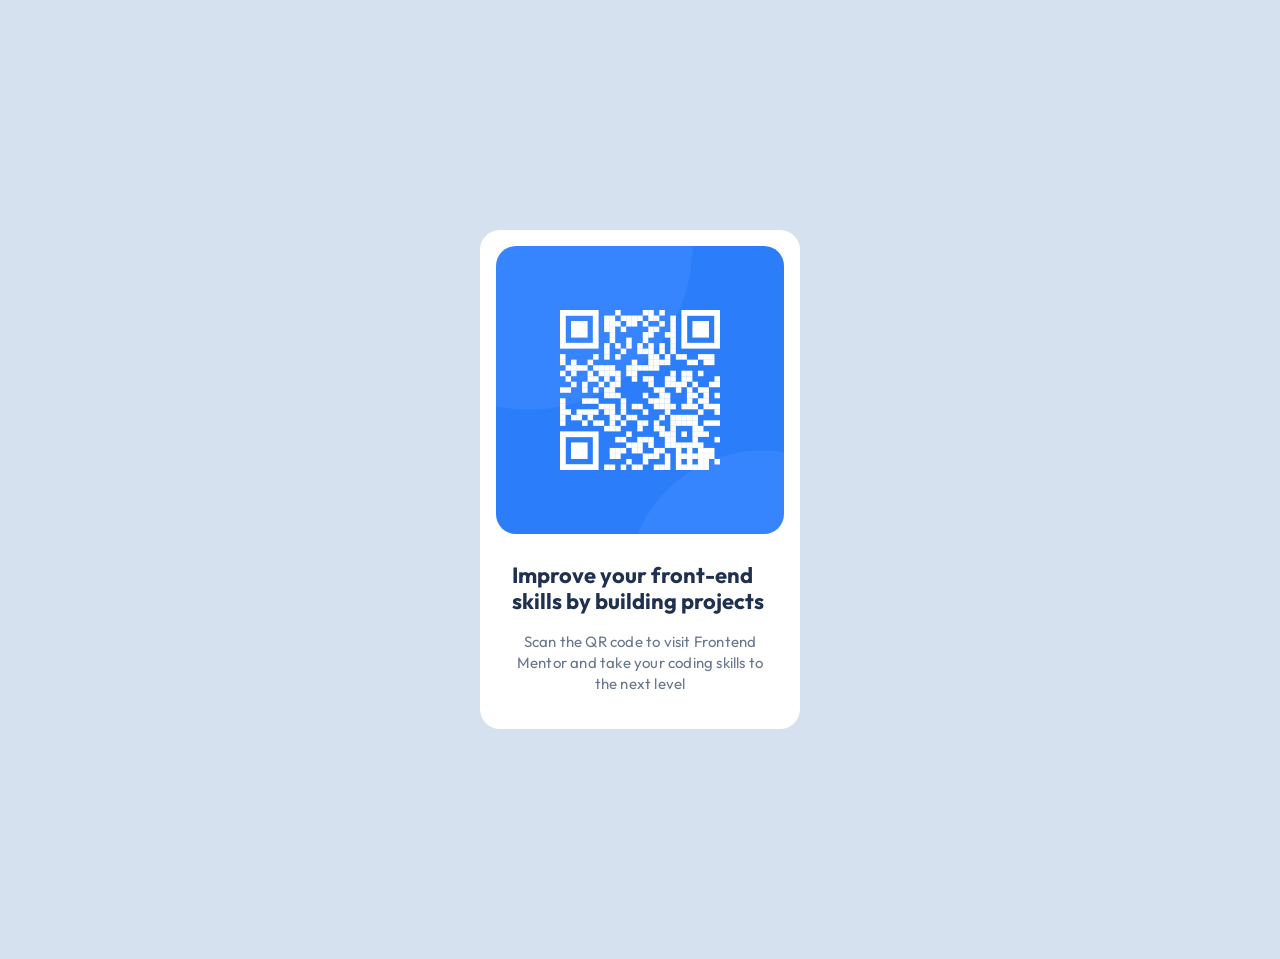
==== index.html @ 5f72d796 "Rename qr-code-frontend-mentor.html to index.html" ====
﻿<!DOCTYPE html>
<html lang="en">
<head>
    <meta charset="UTF-8">
    <title>qr-code-frontend-mentor</title>
    <link rel="stylesheet" href="styles.css">
    <link rel="icon" href="images/favicon-32x32.png">
</head>
<body>
    <main>
            <figure>
                <img src="images/image-qr-code.png" alt=>
                <figcaption>
                    <h1>Improve your front-end skills by building projects</h1>
                    <p>Scan the QR code to visit Frontend Mentor and take your coding skills to the next level</p>
                </figcaption>
            </figure>
    </main>

</body>
</html>
---- styles.css ----
﻿@import url('https://fonts.googleapis.com/css2?family=Outfit:wght@100..900&display=swap');

:root{
    /*Color Variables */
    --slate-900: #1F314F;
    --slate-500: #68778D;
    --slate-300: #D5E1Ef;
    --blue-600: #2C7DFA;
    --blue-500: #3685FF;
    --white: #FFFFFF;

    /*Spacing*/
    --500: 40px;
    --300: 24px;
    --200: 16px;

    /*font-size*/
    --text-preset-1: 22px;
    --text-preset-2: 15px;


}
@font-face {
    font-family: outfit;
}
body{
    background: var(--slate-300);
}

figure{
    box-sizing: border-box;
    padding: var(200), var(200), var(200), var(500);
    margin-left: auto;
    margin-right: auto;
    margin-top: 230px;
    margin-bottom: 230px;

    border-radius: 20px;

    width:320px;
    height: 499px;

    background: var(--white);
}
figcaption{
    box-sizing: border-box;
    padding-top:0px;
    margin-top:0px;
    margin-bottom: 40px;
    margin-right: auto;
    margin-left: auto;


    width: 288px;
    height: 131px;

    font-family: outfit;
    h1{
        margin-top: 0;
        margin-right: 16px;
        margin-left: 16px;
        font-size: var(--text-preset-1);

        line-height: 120%;
        letter-spacing: 0px;

        color: var(--slate-900);

    }
    p{
        margin-top: 16px;
        margin-right: 16px;
        margin-left: 16px;

        font-size: var(--text-preset-2);

        line-height:140%;
        letter-spacing: 0.2px;

        text-align: center;

        color: var(--slate-500);
    }
}




img{
    width: 288px;
    height: 288px;

    margin-top: 16px ;
    margin-right: 16px;
    margin-bottom: 24px;
    margin-left: 16px;

    border-radius: 20px;
}
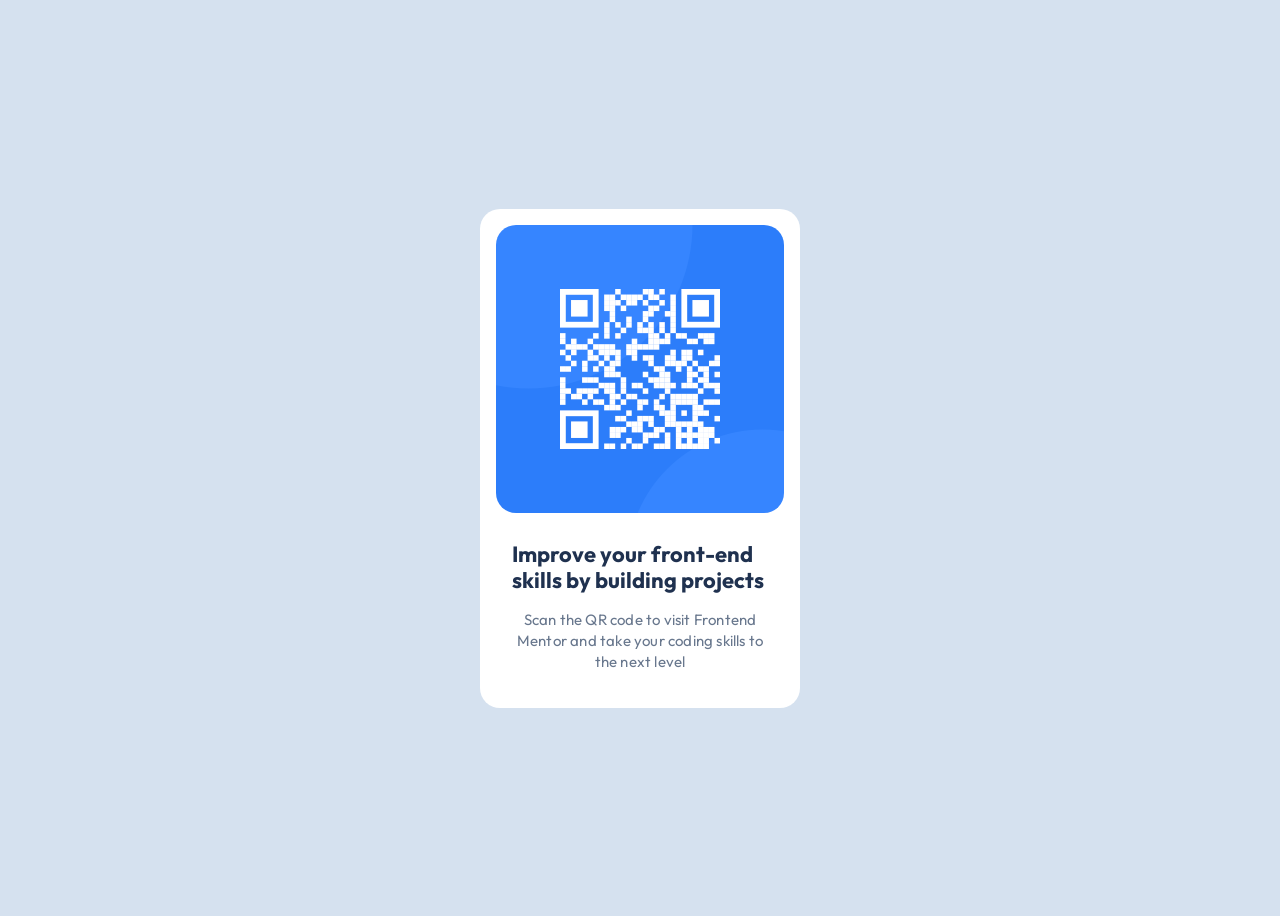
==== commit da831060: "fixed problem with padding of figure" ====
--- a/index.html
+++ b/index.html
@@ -2,20 +2,20 @@
 <html lang="en">
 <head>
     <meta charset="UTF-8">
+    <meta name="viewport" content="width=device-width, initial-scale=1.0">
     <title>qr-code-frontend-mentor</title>
     <link rel="stylesheet" href="styles.css">
     <link rel="icon" href="images/favicon-32x32.png">
 </head>
 <body>
-    <main>
-            <figure>
-                <img src="images/image-qr-code.png" alt=>
+
+    <figure>
+                <img src="images/image-qr-code.png" alt="QR code linking to Frontend Mentor">
                 <figcaption>
                     <h1>Improve your front-end skills by building projects</h1>
                     <p>Scan the QR code to visit Frontend Mentor and take your coding skills to the next level</p>
                 </figcaption>
-            </figure>
-    </main>
+    </figure>
 
 </body>
 </html>
--- a/styles.css
+++ b/styles.css
@@ -10,9 +10,9 @@
     --white: #FFFFFF;
 
     /*Spacing*/
-    --500: 40px;
-    --300: 24px;
-    --200: 16px;
+    --large-space: 40px;
+    --medium-space: 24px;
+    --small-space: 16px;
 
     /*font-size*/
     --text-preset-1: 22px;
@@ -20,23 +20,18 @@
 
 
 }
-@font-face {
-    font-family: outfit;
-}
+
 body{
     background: var(--slate-300);
+    min-height: 100vh;
+    display: flex;
+    justify-content: center;
+    align-items: center;
 }
 
 figure{
     box-sizing: border-box;
-    padding: var(200), var(200), var(200), var(500);
-    margin-left: auto;
-    margin-right: auto;
-    margin-top: 230px;
-    margin-bottom: 230px;
-
     border-radius: 20px;
-
     width:320px;
     height: 499px;
 
@@ -54,11 +49,11 @@
     width: 288px;
     height: 131px;
 
-    font-family: outfit;
+    font-family: outfit, sans-serif;
     h1{
         margin-top: 0;
-        margin-right: 16px;
-        margin-left: 16px;
+        margin-right: var(--small-space);
+        margin-left: var(--small-space);
         font-size: var(--text-preset-1);
 
         line-height: 120%;
@@ -68,9 +63,9 @@
 
     }
     p{
-        margin-top: 16px;
-        margin-right: 16px;
-        margin-left: 16px;
+        margin-top: var(--small-space);
+        margin-right: var(--small-space);
+        margin-left: var(--small-space);
 
         font-size: var(--text-preset-2);
 
@@ -90,10 +85,10 @@
     width: 288px;
     height: 288px;
 
-    margin-top: 16px ;
-    margin-right: 16px;
-    margin-bottom: 24px;
-    margin-left: 16px;
+    margin-top: var(--small-space);
+    margin-right: var(--small-space);
+    margin-bottom: var(--medium-space);
+    margin-left: var(--small-space);
 
     border-radius: 20px;
 }
